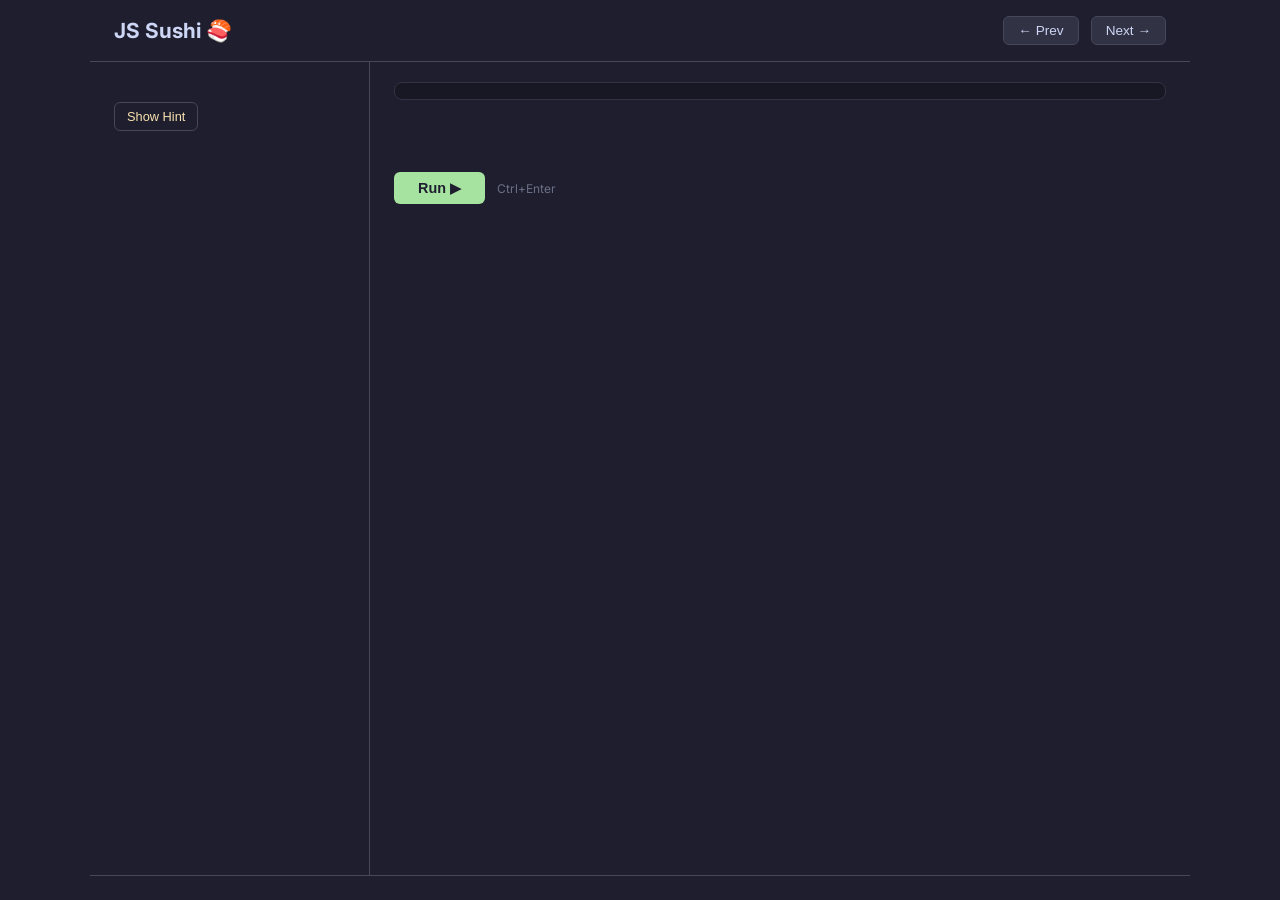
==== index.html @ 99f9e8d6 "fix: review chapters" ====
<!DOCTYPE html>
<html lang="en">
<head>
  <meta charset="UTF-8">
  <meta name="viewport" content="width=device-width, initial-scale=1.0">
  <title>JS Sushi — Learn JavaScript Through Arrays</title>
  <link rel="stylesheet" href="css/style.css">
  <link rel="stylesheet" href="css/belt.css">
  <link rel="stylesheet" href="css/editor.css">
  <script type="importmap">
    {
      "imports": {
        "@codemirror/state": "https://esm.sh/@codemirror/state@6.5.2",
        "@codemirror/view": "https://esm.sh/@codemirror/view@6.36.5?external=@codemirror/state",
        "@codemirror/basic-setup": "https://esm.sh/@codemirror/basic-setup@0.20.0?external=@codemirror/state,@codemirror/view",
        "@codemirror/lang-javascript": "https://esm.sh/@codemirror/lang-javascript@6.2.3?external=@codemirror/state,@codemirror/view",
        "@codemirror/language": "https://esm.sh/@codemirror/language@6.10.8?external=@codemirror/state,@codemirror/view",
        "@codemirror/autocomplete": "https://esm.sh/@codemirror/autocomplete@6.18.6?external=@codemirror/state,@codemirror/view,@codemirror/language",
        "@codemirror/commands": "https://esm.sh/@codemirror/commands@6.8.1?external=@codemirror/state,@codemirror/view",
        "@codemirror/search": "https://esm.sh/@codemirror/search@6.5.10?external=@codemirror/state,@codemirror/view",
        "@codemirror/lint": "https://esm.sh/@codemirror/lint@6.8.5?external=@codemirror/state,@codemirror/view",
        "@lezer/common": "https://esm.sh/@lezer/common@1.2.3",
        "@lezer/highlight": "https://esm.sh/@lezer/highlight@1.2.1?external=@lezer/common",
        "@lezer/lr": "https://esm.sh/@lezer/lr@1.4.2?external=@lezer/common,@lezer/highlight",
        "@lezer/javascript": "https://esm.sh/@lezer/javascript@1.4.21?external=@lezer/common,@lezer/highlight,@lezer/lr"
      }
    }
  </script>
</head>
<body>
  <header class="header">
    <h1>JS Sushi 🍣</h1>
    <div class="header-nav">
      <span id="chapter-label"></span>
      <span id="level-indicator"></span>
      <button class="nav-btn" id="prev-btn">&larr; Prev</button>
      <button class="nav-btn" id="next-btn">Next &rarr;</button>
    </div>
  </header>

  <main class="main">
    <aside class="info-panel">
      <h2 id="level-title"></h2>
      <div class="description" id="level-description"></div>
      <button id="hint-btn">Show Hint</button>
      <div id="level-hint" class="hidden"></div>
    </aside>

    <section class="game-panel">
      <div class="belt-section">
        <div class="belt-container" id="belt-display"></div>
        <div class="belt-container second-belt hidden" id="belt-display-2"></div>
        <div class="plate-container hidden" id="plate-display"></div>
      </div>

      <div class="editor-section">
        <pre class="pre-code" id="pre-code"></pre>
        <div id="editor-container"></div>
        <pre class="post-code" id="post-code"></pre>
        <div class="editor-controls">
          <button id="run-btn">Run ▶</button>
          <span class="run-hint">Ctrl+Enter</span>
        </div>
      </div>

      <div class="feedback hidden" id="feedback"></div>
    </section>
  </main>

  <nav class="level-selector-bar" id="level-selector"></nav>

  <script type="module" src="js/main.js"></script>
</body>
</html>
---- css/style.css ----
@import url('https://fonts.googleapis.com/css2?family=Inter:wght@400;500;600;700&family=JetBrains+Mono:wght@400;500&display=swap');

* {
  margin: 0;
  padding: 0;
  box-sizing: border-box;
}

:root {
  --bg: #1e1e2e;
  --surface: #181825;
  --surface2: #313244;
  --overlay: #45475a;
  --text: #cdd6f4;
  --subtext: #a6adc8;
  --muted: #6c7086;
  --accent: #f38ba8;
  --green: #a6e3a1;
  --yellow: #f9e2af;
  --peach: #fab387;
  --blue: #89b4fa;
  --red: #f38ba8;
}

body {
  font-family: 'Inter', sans-serif;
  background: var(--bg);
  color: var(--text);
  min-height: 100vh;
  display: flex;
  flex-direction: column;
  align-items: center;
}

/* Header */
.header {
  width: 100%;
  max-width: 1100px;
  display: flex;
  align-items: center;
  justify-content: space-between;
  padding: 16px 24px;
  border-bottom: 1px solid var(--overlay);
}

.header h1 {
  font-size: 1.3rem;
  font-weight: 700;
  display: flex;
  align-items: center;
  gap: 8px;
}

.header-nav {
  display: flex;
  align-items: center;
  gap: 12px;
}

#level-indicator {
  color: var(--subtext);
  font-size: 0.9rem;
}

#chapter-label {
  color: var(--muted);
  font-size: 0.8rem;
}

.nav-btn {
  background: var(--surface2);
  border: 1px solid var(--overlay);
  color: var(--text);
  padding: 6px 14px;
  border-radius: 6px;
  cursor: pointer;
  font-size: 0.85rem;
  transition: background 0.15s;
}

.nav-btn:hover:not(:disabled) {
  background: var(--overlay);
}

.nav-btn:disabled {
  opacity: 0.4;
  cursor: not-allowed;
}

.nav-btn.pulse {
  animation: pulse 0.6s ease infinite alternate;
}

/* Main Layout */
.main {
  width: 100%;
  max-width: 1100px;
  display: grid;
  grid-template-columns: 280px 1fr;
  gap: 0;
  flex: 1;
}

/* Left Panel */
.info-panel {
  padding: 24px;
  border-right: 1px solid var(--overlay);
  overflow-y: auto;
}

.info-panel h2 {
  font-size: 1.1rem;
  margin-bottom: 12px;
  color: var(--peach);
}

.info-panel .description {
  font-size: 0.9rem;
  line-height: 1.6;
  color: var(--subtext);
  margin-bottom: 16px;
}

.info-panel .description code {
  background: var(--surface2);
  padding: 2px 6px;
  border-radius: 4px;
  font-family: 'JetBrains Mono', monospace;
  font-size: 0.85em;
  color: var(--green);
}

#hint-btn {
  background: none;
  border: 1px solid var(--overlay);
  color: var(--yellow);
  padding: 6px 12px;
  border-radius: 6px;
  cursor: pointer;
  font-size: 0.8rem;
  transition: background 0.15s;
}

#hint-btn:hover {
  background: var(--surface2);
}

#level-hint {
  margin-top: 10px;
  font-size: 0.85rem;
  color: var(--yellow);
  background: rgba(249, 226, 175, 0.08);
  padding: 10px 12px;
  border-radius: 6px;
  font-family: 'JetBrains Mono', monospace;
  line-height: 1.5;
}

.hidden {
  display: none !important;
}

/* Right Panel */
.game-panel {
  display: flex;
  flex-direction: column;
  padding: 20px 24px;
  gap: 16px;
  overflow-y: auto;
}

/* Belt Area */
.belt-section {
  display: flex;
  flex-direction: column;
  gap: 8px;
}


.belt-container {
  background: var(--surface);
  border-radius: 8px;
  padding: 8px;
  overflow-x: auto;
  border: 1px solid var(--surface2);
  transition: border-color 0.3s;
}

.belt-container.belt-success {
  border-color: var(--green);
}

.belt-svg {
  width: 100%;
  height: auto;
  display: block;
}

/* Editor Area */
.editor-section {
  display: flex;
  flex-direction: column;
  gap: 8px;
}

.pre-code, .post-code {
  font-family: 'JetBrains Mono', monospace;
  font-size: 0.85rem;
  color: var(--muted);
  padding: 8px 14px;
  background: rgba(30, 30, 46, 0.5);
  border-radius: 6px;
  white-space: pre-wrap;
  line-height: 1.5;
}

#editor-container {
  border-radius: 8px;
  overflow: hidden;
}

.cm-tooltip-autocomplete {
  display: none !important;
}

.editor-controls {
  display: flex;
  align-items: center;
  gap: 12px;
}

#run-btn {
  background: var(--green);
  color: var(--bg);
  border: none;
  padding: 8px 24px;
  border-radius: 6px;
  font-weight: 600;
  font-size: 0.9rem;
  cursor: pointer;
  transition: opacity 0.15s;
}

#run-btn:hover {
  opacity: 0.85;
}

.run-hint {
  color: var(--muted);
  font-size: 0.75rem;
}

/* Feedback */
.feedback {
  padding: 10px 14px;
  border-radius: 6px;
  font-size: 0.9rem;
  font-weight: 500;
  transition: all 0.2s;
}

.feedback.success {
  background: rgba(166, 227, 161, 0.12);
  color: var(--green);
  border: 1px solid rgba(166, 227, 161, 0.3);
}

.feedback.error {
  background: rgba(243, 139, 168, 0.12);
  color: var(--red);
  border: 1px solid rgba(243, 139, 168, 0.3);
}

.feedback.shake {
  animation: shake 0.4s ease;
}

/* Level Selector */
.level-selector-bar {
  width: 100%;
  max-width: 1100px;
  padding: 12px 24px;
  border-top: 1px solid var(--overlay);
  display: flex;
  flex-wrap: wrap;
  gap: 4px;
  justify-content: center;
}

.level-dot {
  width: 28px;
  height: 28px;
  border-radius: 6px;
  border: 1px solid var(--overlay);
  background: var(--surface);
  color: var(--muted);
  font-size: 0.7rem;
  cursor: pointer;
  display: flex;
  align-items: center;
  justify-content: center;
  transition: all 0.15s;
  font-family: 'JetBrains Mono', monospace;
}

.level-dot:hover {
  background: var(--surface2);
  color: var(--text);
}

.level-dot.completed {
  background: rgba(166, 227, 161, 0.15);
  color: var(--green);
  border-color: rgba(166, 227, 161, 0.3);
}

.level-dot.active {
  border-color: var(--peach);
  color: var(--peach);
  background: rgba(250, 179, 135, 0.12);
}

/* Animations */
@keyframes shake {
  0%, 100% { transform: translateX(0) }
  25% { transform: translateX(-6px) }
  50% { transform: translateX(6px) }
  75% { transform: translateX(-4px) }
}

@keyframes pulse {
  from { box-shadow: 0 0 0 0 rgba(166, 227, 161, 0.4) }
  to { box-shadow: 0 0 0 8px rgba(166, 227, 161, 0) }
}

@keyframes popIn {
  from { transform: scale(0.5); opacity: 0 }
  to { transform: scale(1); opacity: 1 }
}

/* Responsive */
@media (max-width: 768px) {
  .main {
    grid-template-columns: 1fr;
  }

  .info-panel {
    border-right: none;
    border-bottom: 1px solid var(--overlay);
    padding: 16px;
  }

  .header {
    flex-wrap: wrap;
    gap: 8px;
  }
}
---- css/belt.css ----
.belt-line {
  animation: beltScroll 2s linear infinite;
}

@keyframes beltScroll {
  from { stroke-dashoffset: 0 }
  to { stroke-dashoffset: -28 }
}

.sushi-item {
  animation: slideIn 0.4s ease calc(var(--delay)) both;
}

@keyframes slideIn {
  from {
    transform: translateY(-20px);
    opacity: 0;
  }
  to {
    transform: translateY(0);
    opacity: 1;
  }
}

.sushi-piece {
  filter: drop-shadow(0 2px 3px rgba(0, 0, 0, 0.3));
}

/* Highlighted sushi item (extraction indicator) */
.sushi-item.highlighted .sushi-piece {
  filter: drop-shadow(0 0 8px #a6e3a1) drop-shadow(0 0 16px rgba(166, 227, 161, 0.4));
  animation: glowPulse 1.5s ease-in-out infinite;
}

@keyframes glowPulse {
  0%, 100% { filter: drop-shadow(0 0 6px #a6e3a1) drop-shadow(0 0 12px rgba(166, 227, 161, 0.3)); }
  50% { filter: drop-shadow(0 0 12px #a6e3a1) drop-shadow(0 0 24px rgba(166, 227, 161, 0.5)); }
}

/* Second belt (lower tier) */
.second-belt {
  opacity: 0.85;
  transform: scale(0.92);
  transform-origin: center top;
  border-color: var(--overlay) !important;
}

.second-belt.belt-success {
  border-color: var(--green) !important;
  animation: secondBeltReveal 0.4s ease both;
}

@keyframes secondBeltReveal {
  from {
    opacity: 0;
    transform: scale(0.92) translateY(-8px);
  }
  to {
    opacity: 0.85;
    transform: scale(0.92) translateY(0);
  }
}

/* Plate container */
.plate-container {
  display: flex;
  justify-content: center;
  align-items: center;
  gap: 16px;
}

.plate-item {
  animation: plateSlideUp 0.4s ease calc(var(--plate-delay, 0s)) both;
}

.plate-container.hidden {
  display: none;
}

.plate-svg {
  width: 180px;
  height: auto;
}

@keyframes plateSlideUp {
  from {
    transform: translateY(20px);
    opacity: 0;
  }
  to {
    transform: translateY(0);
    opacity: 1;
  }
}

/* Plate sushi entrance */
.plate-sushi {
  animation: popIn 0.4s ease 0.2s both;
}

/* Value badge entrance */
.value-badge {
  animation: badgePop 0.4s ease 0.2s both;
}

@keyframes badgePop {
  0% {
    transform: scale(0.3);
    opacity: 0;
  }
  60% {
    transform: scale(1.1);
    opacity: 1;
  }
  100% {
    transform: scale(1);
    opacity: 1;
  }
}
---- css/editor.css ----
.cm-editor .cm-line {
  padding-left: 8px;
}

.cm-editor .cm-placeholder {
  color: #6c7086;
  font-style: italic;
}
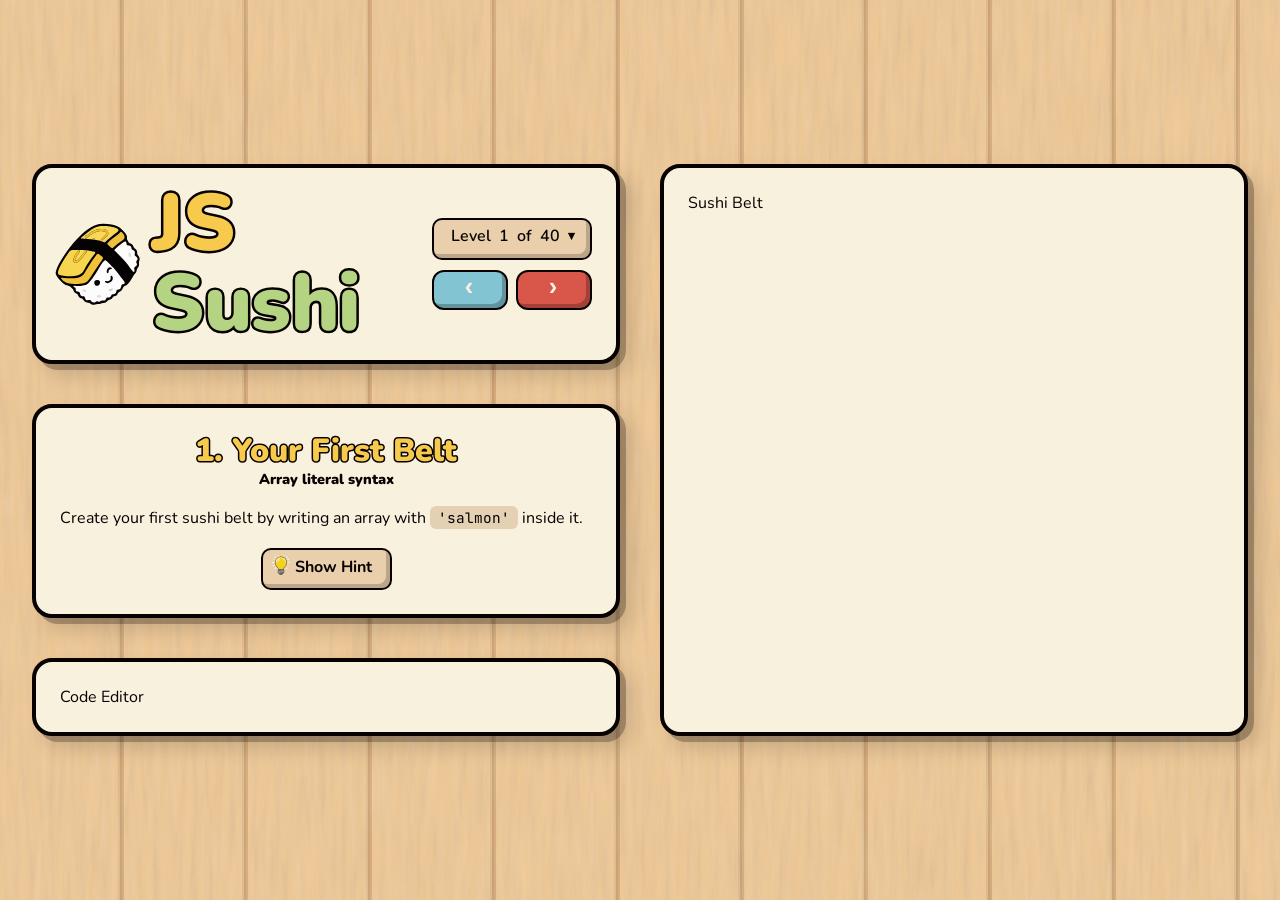
==== commit bfc1eed8: "add: styles for the instructins area" ====
--- a/index.html
+++ b/index.html
@@ -4,9 +4,14 @@
   <meta charset="UTF-8">
   <meta name="viewport" content="width=device-width, initial-scale=1.0">
   <title>JS Sushi — Learn JavaScript Through Arrays</title>
+  <link rel="stylesheet" href="css/variables.css">
   <link rel="stylesheet" href="css/style.css">
   <link rel="stylesheet" href="css/belt.css">
   <link rel="stylesheet" href="css/editor.css">
+  <link rel="stylesheet" href="css/wood-grain.css">
+  <link rel="stylesheet" href="css/bento.css">
+  <link rel="stylesheet" href="css/title.css">
+  <link rel="stylesheet" href="css/instructions.css">
   <script type="importmap">
     {
       "imports": {
@@ -28,46 +33,65 @@
   </script>
 </head>
 <body>
-  <header class="header">
-    <h1>JS Sushi 🍣</h1>
-    <div class="header-nav">
-      <span id="chapter-label"></span>
-      <span id="level-indicator"></span>
-      <button class="nav-btn" id="prev-btn">&larr; Prev</button>
-      <button class="nav-btn" id="next-btn">Next &rarr;</button>
-    </div>
-  </header>
 
-  <main class="main">
-    <aside class="info-panel">
-      <h2 id="level-title"></h2>
-      <div class="description" id="level-description"></div>
-      <button id="hint-btn">Show Hint</button>
-      <div id="level-hint" class="hidden"></div>
-    </aside>
+  <!-- SVG filter for wood grain texture — remove with css/wood-grain.css -->
+  <svg width="0" height="0" style="position:absolute">
+    <filter id="wood-grain">
+      <feTurbulence
+        type="fractalNoise"
+        baseFrequency="0.02 0.2"
+        numOctaves="4"
+        seed="3"
+        stitchTiles="stitch"
+      />
+      <feColorMatrix type="saturate" values="0" />
+    </filter>
+  </svg>
 
-    <section class="game-panel">
-      <div class="belt-section">
-        <div class="belt-container" id="belt-display"></div>
-        <div class="belt-container second-belt hidden" id="belt-display-2"></div>
-        <div class="plate-container hidden" id="plate-display"></div>
+  <main class="bento">
+    <div class="bento-card title-area">
+      <div class="title-left">
+        <img class="mascot" src="svg/mascot.svg" alt="Sushi mascot">
+        <h1 class="game-title"><span class="title-js">JS</span> <span class="title-sushi">Sushi</span></h1>
       </div>
-
-      <div class="editor-section">
-        <pre class="pre-code" id="pre-code"></pre>
-        <div id="editor-container"></div>
-        <pre class="post-code" id="post-code"></pre>
-        <div class="editor-controls">
-          <button id="run-btn">Run ▶</button>
-          <span class="run-hint">Ctrl+Enter</span>
+      <div class="title-right">
+        <button class="level-dropdown" id="level-dropdown">
+          Level <span id="current-level">1</span> of <span id="total-levels">40</span>
+          <span class="dropdown-arrow">&#9662;</span>
+        </button>
+        <div class="level-modal hidden" id="level-modal">
+          <div class="level-grid" id="level-grid"></div>
+        </div>
+        <div class="nav-arrows">
+          <button class="arrow-btn arrow-left" id="prev-btn">
+            <span class="arrow-icon">&lsaquo;</span>
+          </button>
+          <button class="arrow-btn arrow-right" id="next-btn">
+            <span class="arrow-icon">&rsaquo;</span>
+          </button>
         </div>
       </div>
-
-      <div class="feedback hidden" id="feedback"></div>
-    </section>
+    </div>
+    <div class="bento-card instructions-area">
+      <div class="instructions-header">
+        <h2 class="instructions-title" id="level-title">1. Your First Belt</h2>
+        <p class="instructions-subtitle" id="level-subtitle">Array literal syntax</p>
+      </div>
+      <div class="instructions-body" id="level-description">
+        <p>Create your first sushi belt by writing an array with <code>'salmon'</code> inside it.</p>
+      </div>
+      <button class="hint-btn" id="hint-btn">
+        <img class="hint-icon" src="svg/light.svg" alt="">
+        <span>Show Hint</span>
+      </button>
+    </div>
+    <div class="bento-card editor-area">
+      Code Editor
+    </div>
+    <div class="bento-card sushi-area">
+      Sushi Belt
+    </div>
   </main>
-
-  <nav class="level-selector-bar" id="level-selector"></nav>
 
   <script type="module" src="js/main.js"></script>
 </body>
--- a/css/variables.css
+++ b/css/variables.css
@@ -0,0 +1,18 @@
+:root {
+  /* Wood */
+  --wood-base: #F0C894;
+  --wood-grain: #DAAC78;
+
+  /* Palette */
+  --red: #D9564A;
+  --blue: #83C4D3;
+  --yellow: #F7C94C;
+  --orange: #F18331;
+  --white: #FAF0E4;
+  --green: #B5D483;
+
+  /* Content */
+  --content-bg: #F8F1DE;
+  --content-highlight: #E4D1B4;
+  --content-text: #070200;
+}
--- a/css/style.css
+++ b/css/style.css
@@ -1,4 +1,4 @@
-@import url('https://fonts.googleapis.com/css2?family=Inter:wght@400;500;600;700&family=JetBrains+Mono:wght@400;500&display=swap');
+@import url('https://fonts.googleapis.com/css2?family=Nunito:wght@400;600;700;800;900&family=JetBrains+Mono:wght@400;500&display=swap');
 
 * {
   margin: 0;
@@ -6,318 +6,37 @@
   box-sizing: border-box;
 }
 
-:root {
-  --bg: #1e1e2e;
-  --surface: #181825;
-  --surface2: #313244;
-  --overlay: #45475a;
-  --text: #cdd6f4;
-  --subtext: #a6adc8;
-  --muted: #6c7086;
-  --accent: #f38ba8;
-  --green: #a6e3a1;
-  --yellow: #f9e2af;
-  --peach: #fab387;
-  --blue: #89b4fa;
-  --red: #f38ba8;
-}
-
 body {
-  font-family: 'Inter', sans-serif;
-  background: var(--bg);
-  color: var(--text);
+  font-family: 'Nunito', sans-serif;
+  background:
+    /* Soft shadow on grain lines for depth */
+    repeating-linear-gradient(
+      to right,
+      transparent 0px,
+      transparent 118px,
+      rgba(0, 0, 0, 0.06) 118px,
+      rgba(0, 0, 0, 0.06) 122px,
+      transparent 122px,
+      transparent 124px
+    ),
+    /* Thin grain separator lines */
+    repeating-linear-gradient(
+      to right,
+      var(--wood-base) 0px,
+      var(--wood-base) 120px,
+      var(--wood-grain) 120px,
+      var(--wood-grain) 124px
+    );
+  background-color: var(--wood-base);
+  color: var(--content-text);
   min-height: 100vh;
   display: flex;
   flex-direction: column;
   align-items: center;
 }
 
-/* Header */
-.header {
-  width: 100%;
-  max-width: 1100px;
-  display: flex;
-  align-items: center;
-  justify-content: space-between;
-  padding: 16px 24px;
-  border-bottom: 1px solid var(--overlay);
-}
-
-.header h1 {
-  font-size: 1.3rem;
-  font-weight: 700;
-  display: flex;
-  align-items: center;
-  gap: 8px;
-}
-
-.header-nav {
-  display: flex;
-  align-items: center;
-  gap: 12px;
-}
-
-#level-indicator {
-  color: var(--subtext);
-  font-size: 0.9rem;
-}
-
-#chapter-label {
-  color: var(--muted);
-  font-size: 0.8rem;
-}
-
-.nav-btn {
-  background: var(--surface2);
-  border: 1px solid var(--overlay);
-  color: var(--text);
-  padding: 6px 14px;
-  border-radius: 6px;
-  cursor: pointer;
-  font-size: 0.85rem;
-  transition: background 0.15s;
-}
-
-.nav-btn:hover:not(:disabled) {
-  background: var(--overlay);
-}
-
-.nav-btn:disabled {
-  opacity: 0.4;
-  cursor: not-allowed;
-}
-
-.nav-btn.pulse {
-  animation: pulse 0.6s ease infinite alternate;
-}
-
-/* Main Layout */
-.main {
-  width: 100%;
-  max-width: 1100px;
-  display: grid;
-  grid-template-columns: 280px 1fr;
-  gap: 0;
-  flex: 1;
-}
-
-/* Left Panel */
-.info-panel {
-  padding: 24px;
-  border-right: 1px solid var(--overlay);
-  overflow-y: auto;
-}
-
-.info-panel h2 {
-  font-size: 1.1rem;
-  margin-bottom: 12px;
-  color: var(--peach);
-}
-
-.info-panel .description {
-  font-size: 0.9rem;
-  line-height: 1.6;
-  color: var(--subtext);
-  margin-bottom: 16px;
-}
-
-.info-panel .description code {
-  background: var(--surface2);
-  padding: 2px 6px;
-  border-radius: 4px;
-  font-family: 'JetBrains Mono', monospace;
-  font-size: 0.85em;
-  color: var(--green);
-}
-
-#hint-btn {
-  background: none;
-  border: 1px solid var(--overlay);
-  color: var(--yellow);
-  padding: 6px 12px;
-  border-radius: 6px;
-  cursor: pointer;
-  font-size: 0.8rem;
-  transition: background 0.15s;
-}
-
-#hint-btn:hover {
-  background: var(--surface2);
-}
-
-#level-hint {
-  margin-top: 10px;
-  font-size: 0.85rem;
-  color: var(--yellow);
-  background: rgba(249, 226, 175, 0.08);
-  padding: 10px 12px;
-  border-radius: 6px;
-  font-family: 'JetBrains Mono', monospace;
-  line-height: 1.5;
-}
-
 .hidden {
   display: none !important;
-}
-
-/* Right Panel */
-.game-panel {
-  display: flex;
-  flex-direction: column;
-  padding: 20px 24px;
-  gap: 16px;
-  overflow-y: auto;
-}
-
-/* Belt Area */
-.belt-section {
-  display: flex;
-  flex-direction: column;
-  gap: 8px;
-}
-
-
-.belt-container {
-  background: var(--surface);
-  border-radius: 8px;
-  padding: 8px;
-  overflow-x: auto;
-  border: 1px solid var(--surface2);
-  transition: border-color 0.3s;
-}
-
-.belt-container.belt-success {
-  border-color: var(--green);
-}
-
-.belt-svg {
-  width: 100%;
-  height: auto;
-  display: block;
-}
-
-/* Editor Area */
-.editor-section {
-  display: flex;
-  flex-direction: column;
-  gap: 8px;
-}
-
-.pre-code, .post-code {
-  font-family: 'JetBrains Mono', monospace;
-  font-size: 0.85rem;
-  color: var(--muted);
-  padding: 8px 14px;
-  background: rgba(30, 30, 46, 0.5);
-  border-radius: 6px;
-  white-space: pre-wrap;
-  line-height: 1.5;
-}
-
-#editor-container {
-  border-radius: 8px;
-  overflow: hidden;
-}
-
-.cm-tooltip-autocomplete {
-  display: none !important;
-}
-
-.editor-controls {
-  display: flex;
-  align-items: center;
-  gap: 12px;
-}
-
-#run-btn {
-  background: var(--green);
-  color: var(--bg);
-  border: none;
-  padding: 8px 24px;
-  border-radius: 6px;
-  font-weight: 600;
-  font-size: 0.9rem;
-  cursor: pointer;
-  transition: opacity 0.15s;
-}
-
-#run-btn:hover {
-  opacity: 0.85;
-}
-
-.run-hint {
-  color: var(--muted);
-  font-size: 0.75rem;
-}
-
-/* Feedback */
-.feedback {
-  padding: 10px 14px;
-  border-radius: 6px;
-  font-size: 0.9rem;
-  font-weight: 500;
-  transition: all 0.2s;
-}
-
-.feedback.success {
-  background: rgba(166, 227, 161, 0.12);
-  color: var(--green);
-  border: 1px solid rgba(166, 227, 161, 0.3);
-}
-
-.feedback.error {
-  background: rgba(243, 139, 168, 0.12);
-  color: var(--red);
-  border: 1px solid rgba(243, 139, 168, 0.3);
-}
-
-.feedback.shake {
-  animation: shake 0.4s ease;
-}
-
-/* Level Selector */
-.level-selector-bar {
-  width: 100%;
-  max-width: 1100px;
-  padding: 12px 24px;
-  border-top: 1px solid var(--overlay);
-  display: flex;
-  flex-wrap: wrap;
-  gap: 4px;
-  justify-content: center;
-}
-
-.level-dot {
-  width: 28px;
-  height: 28px;
-  border-radius: 6px;
-  border: 1px solid var(--overlay);
-  background: var(--surface);
-  color: var(--muted);
-  font-size: 0.7rem;
-  cursor: pointer;
-  display: flex;
-  align-items: center;
-  justify-content: center;
-  transition: all 0.15s;
-  font-family: 'JetBrains Mono', monospace;
-}
-
-.level-dot:hover {
-  background: var(--surface2);
-  color: var(--text);
-}
-
-.level-dot.completed {
-  background: rgba(166, 227, 161, 0.15);
-  color: var(--green);
-  border-color: rgba(166, 227, 161, 0.3);
-}
-
-.level-dot.active {
-  border-color: var(--peach);
-  color: var(--peach);
-  background: rgba(250, 179, 135, 0.12);
 }
 
 /* Animations */
@@ -328,30 +47,7 @@
   75% { transform: translateX(-4px) }
 }
 
-@keyframes pulse {
-  from { box-shadow: 0 0 0 0 rgba(166, 227, 161, 0.4) }
-  to { box-shadow: 0 0 0 8px rgba(166, 227, 161, 0) }
-}
-
 @keyframes popIn {
   from { transform: scale(0.5); opacity: 0 }
   to { transform: scale(1); opacity: 1 }
 }
-
-/* Responsive */
-@media (max-width: 768px) {
-  .main {
-    grid-template-columns: 1fr;
-  }
-
-  .info-panel {
-    border-right: none;
-    border-bottom: 1px solid var(--overlay);
-    padding: 16px;
-  }
-
-  .header {
-    flex-wrap: wrap;
-    gap: 8px;
-  }
-}
--- a/css/wood-grain.css
+++ b/css/wood-grain.css
@@ -0,0 +1,20 @@
+/* Wood grain overlay using SVG feTurbulence
+   To remove: delete the <link> to this file in index.html
+   and the <svg> filter block in the <body> */
+
+body::before {
+  content: '';
+  position: fixed;
+  inset: 0;
+  z-index: 0;
+  pointer-events: none;
+  filter: url(#wood-grain);
+  transform: rotate(90deg) scale(1.5);
+  background: var(--wood-grain);
+  opacity: 0.20;
+}
+
+body > * {
+  position: relative;
+  z-index: 1;
+}
--- a/css/bento.css
+++ b/css/bento.css
@@ -0,0 +1,55 @@
+.bento {
+  display: grid;
+  grid-template-columns: 1fr 1fr;
+  grid-template-rows: auto 1fr auto;
+  grid-template-areas:
+    "title  sushi"
+    "info   sushi"
+    "editor sushi";
+  gap: 40px;
+  padding: 32px;
+  width: 100%;
+  max-width: 1400px;
+  max-height: calc(100vw * 3 / 4);
+  margin: auto;
+  box-sizing: border-box;
+}
+
+.bento-card {
+  background: var(--content-bg);
+  border: 4px solid var(--content-text);
+  border-radius: 20px;
+  padding: 24px;
+  color: var(--content-text);
+  box-shadow:
+    6px 6px 0 rgba(7, 2, 0, 0.25),
+    12px 12px 20px rgba(7, 2, 0, 0.15);
+}
+
+.title-area {
+  grid-area: title;
+}
+
+.instructions-area {
+  grid-area: info;
+}
+
+.editor-area {
+  grid-area: editor;
+}
+
+.sushi-area {
+  grid-area: sushi;
+}
+
+@media (max-width: 768px) {
+  .bento {
+    grid-template-columns: 1fr;
+    grid-template-rows: auto;
+    grid-template-areas:
+      "title"
+      "sushi"
+      "info"
+      "editor";
+  }
+}
--- a/css/title.css
+++ b/css/title.css
@@ -0,0 +1,178 @@
+.title-area {
+  display: grid;
+  grid-template-columns: 1fr auto;
+  align-items: center;
+  gap: 16px;
+  padding: 16px 24px;
+}
+
+/* Left: mascot + title */
+.title-left {
+  display: flex;
+  align-items: center;
+  gap: 12px;
+}
+
+.mascot {
+  width: 80px;
+  height: 80px;
+  flex-shrink: 0;
+  transform: rotate(-45deg);
+}
+
+.game-title {
+  font-size: 5rem;
+  font-weight: 900;
+  line-height: 1;
+  -webkit-text-stroke: 5px var(--content-text);
+  text-stroke: 5px var(--content-text);
+  paint-order: stroke fill;
+  letter-spacing: -0.5px;
+}
+
+.title-js {
+  color: var(--yellow);
+}
+
+.title-sushi {
+  color: var(--green);
+}
+
+/* Right: dropdown + arrows */
+.title-right {
+  display: flex;
+  flex-direction: column;
+  align-items: center;
+  gap: 10px;
+  position: relative;
+}
+
+/* Level dropdown */
+.level-dropdown {
+  background: #E9CFAC;
+  border: 2px solid var(--content-text);
+  border-radius: 10px;
+  padding: calc(8px - 3px) calc(16px - 1px) calc(8px + 3px) calc(16px + 1px);
+  font-size: 1rem;
+  font-weight: 600;
+  color: var(--content-text);
+  cursor: pointer;
+  font-family: inherit;
+  display: flex;
+  align-items: center;
+  justify-content: center;
+  gap: 8px;
+  width: 100%;
+  box-shadow: inset -4px -4px 0 rgba(0, 0, 0, 0.2);
+  transition: box-shadow 0.1s;
+}
+
+.level-dropdown:active {
+  box-shadow: inset -2px -2px 0 rgba(0, 0, 0, 0.12);
+  padding: 8px 16px;
+}
+
+.level-dropdown:hover {
+  background: var(--content-highlight);
+}
+
+.dropdown-arrow {
+  font-size: 0.8rem;
+}
+
+/* Level selector modal */
+.level-modal {
+  position: absolute;
+  top: 100%;
+  right: 0;
+  margin-top: 8px;
+  background: var(--content-bg);
+  border: 3px solid var(--content-text);
+  border-radius: 16px;
+  padding: 16px;
+  box-shadow: 6px 6px 0 rgba(7, 2, 0, 0.25);
+  z-index: 100;
+  width: 280px;
+}
+
+.level-grid {
+  display: grid;
+  grid-template-columns: repeat(8, 1fr);
+  gap: 6px;
+}
+
+.level-dot {
+  width: 28px;
+  height: 28px;
+  border-radius: 50%;
+  border: 2px solid var(--content-text);
+  background: var(--content-bg);
+  color: var(--content-text);
+  font-size: 0.7rem;
+  font-weight: 600;
+  cursor: pointer;
+  display: flex;
+  align-items: center;
+  justify-content: center;
+  font-family: inherit;
+  transition: background 0.15s;
+}
+
+.level-dot:hover {
+  background: var(--content-highlight);
+}
+
+.level-dot.active {
+  background: var(--orange);
+  color: var(--white);
+}
+
+.level-dot.completed {
+  background: var(--green);
+  color: var(--white);
+}
+
+/* Nav arrows */
+.nav-arrows {
+  display: flex;
+  gap: 8px;
+  width: 100%;
+}
+
+.arrow-btn {
+  flex: 1;
+  height: 40px;
+  border: 2px solid var(--content-text);
+  border-radius: 12px;
+  cursor: pointer;
+  display: flex;
+  align-items: center;
+  justify-content: center;
+  transition: box-shadow 0.1s;
+  box-shadow: inset -4px -4px 0 rgba(0, 0, 0, 0.25);
+}
+
+.arrow-btn:active {
+  box-shadow: inset -2px -2px 0 rgba(0, 0, 0, 0.15);
+}
+
+.arrow-btn:active .arrow-icon {
+  transform: none;
+}
+
+.arrow-left {
+  background: var(--blue);
+}
+
+.arrow-right {
+  background: var(--red);
+}
+
+.arrow-icon {
+  color: var(--white);
+  font-size: 1.6rem;
+  font-weight: 700;
+  line-height: 1;
+  paint-order: stroke fill;
+  transform: translate(-1px, -3px);
+}
--- a/css/instructions.css
+++ b/css/instructions.css
@@ -0,0 +1,71 @@
+.instructions-area {
+  display: flex;
+  flex-direction: column;
+  gap: 16px;
+}
+
+.instructions-header {
+  text-align: center;
+}
+
+.instructions-title {
+  font-size: 2rem;
+  font-weight: 900;
+  color: var(--yellow);
+  -webkit-text-stroke: 3px var(--content-text);
+  text-stroke: 3px var(--content-text);
+  paint-order: stroke fill;
+  line-height: 1.2;
+}
+
+.instructions-subtitle {
+  font-size: 0.9rem;
+  font-weight: 900;
+  color: var(--content-text);
+  margin-top: -2px;
+}
+
+.instructions-body {
+  font-size: 1rem;
+  line-height: 1.7;
+  color: var(--content-text);
+}
+
+.instructions-body code {
+  background: var(--content-highlight);
+  padding: 2px 8px;
+  border-radius: 6px;
+  font-family: 'JetBrains Mono', monospace;
+  font-size: 0.9em;
+}
+
+.hint-btn {
+  align-self: center;
+  background: #E9CFAC;
+  border: 2px solid var(--content-text);
+  border-radius: 10px;
+  padding: calc(8px - 2px) calc(16px + 2px) calc(8px + 2px) calc(10px - 2px);
+  font-size: 1rem;
+  font-weight: 700;
+  color: var(--content-text);
+  cursor: pointer;
+  font-family: inherit;
+  display: flex;
+  align-items: center;
+  gap: 4px;
+  box-shadow: inset -4px -4px 0 rgba(0, 0, 0, 0.2);
+  transition: box-shadow 0.1s;
+  z-index: 2;
+  white-space: nowrap;
+}
+
+.hint-btn:active {
+  box-shadow: inset -2px -2px 0 rgba(0, 0, 0, 0.12);
+  padding: 8px 13px 8px 13px;
+}
+
+.hint-icon {
+  width: 20px;
+  height: 20px;
+  margin-top: -4px;
+}
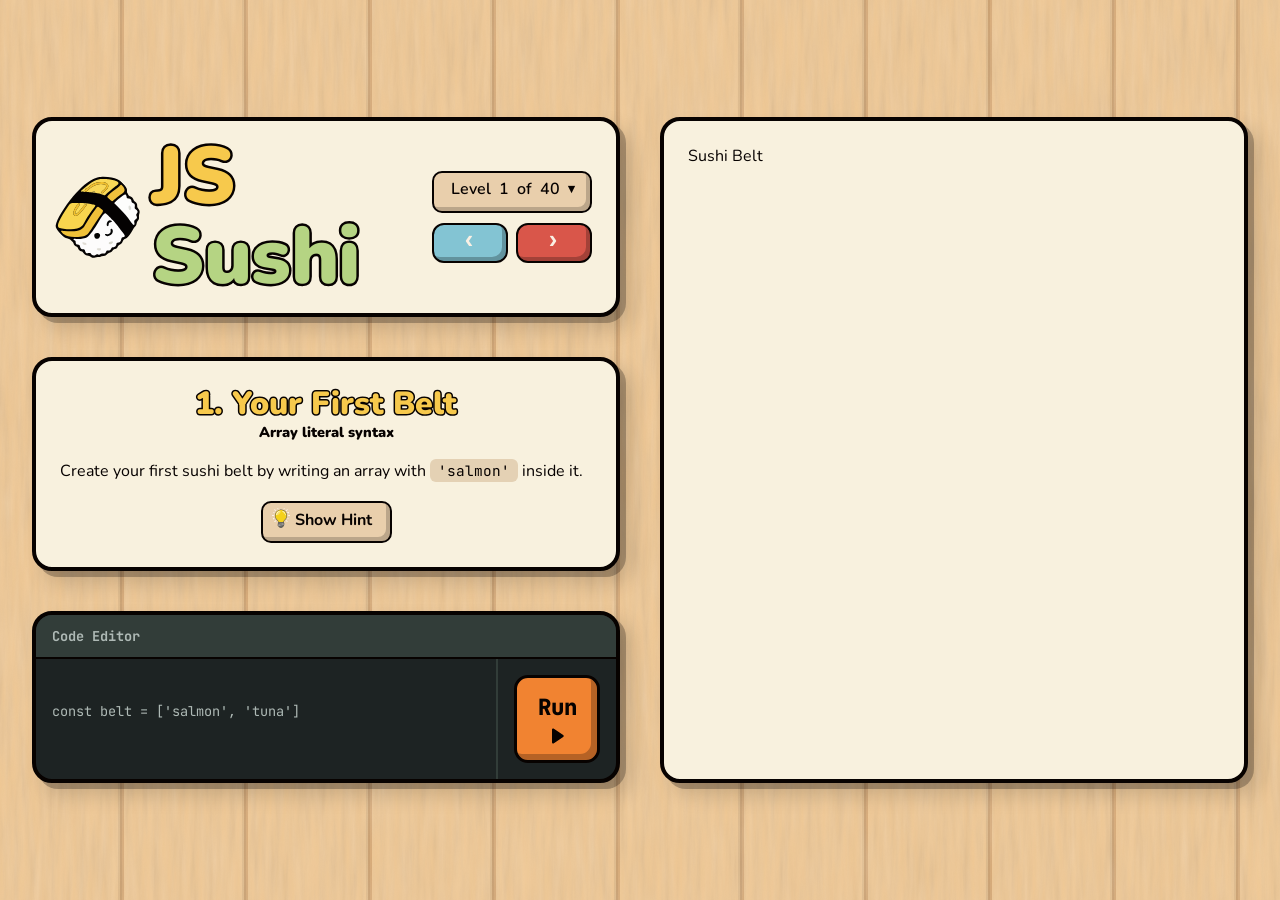
==== commit 1380f17d: "add: editor area styles" ====
--- a/index.html
+++ b/index.html
@@ -12,6 +12,7 @@
   <link rel="stylesheet" href="css/bento.css">
   <link rel="stylesheet" href="css/title.css">
   <link rel="stylesheet" href="css/instructions.css">
+  <link rel="stylesheet" href="css/editor-area.css">
   <script type="importmap">
     {
       "imports": {
@@ -86,7 +87,24 @@
       </button>
     </div>
     <div class="bento-card editor-area">
-      Code Editor
+      <div class="editor-topbar">
+        <span class="editor-topbar-title">Code Editor</span>
+      </div>
+      <div class="editor-content">
+        <div class="editor-body">
+          <pre class="pre-code" id="pre-code">const belt = ['salmon', 'tuna']</pre>
+          <div id="editor-container"></div>
+          <pre class="post-code" id="post-code"></pre>
+        </div>
+        <div class="editor-run">
+          <button class="run-btn" id="run-btn">
+          Run
+          <svg class="play-icon" viewBox="0 0 24 24" fill="var(--content-text)">
+            <path d="M6 4.5c0-1.2 1.3-1.9 2.3-1.2l11.1 7.5c.9.6.9 1.8 0 2.4L8.3 20.7C7.3 21.4 6 20.7 6 19.5z"/>
+          </svg>
+        </button>
+        </div>
+      </div>
     </div>
     <div class="bento-card sushi-area">
       Sushi Belt
--- a/css/editor-area.css
+++ b/css/editor-area.css
@@ -0,0 +1,88 @@
+.editor-area {
+  background: #1D2323;
+  padding: 0;
+  overflow: hidden;
+  display: flex;
+  flex-direction: column;
+}
+
+.editor-topbar {
+  background: #323D39;
+  padding: 10px 16px;
+  border-bottom: 2px solid var(--content-text);
+}
+
+.editor-topbar-title {
+  font-family: 'JetBrains Mono', monospace;
+  font-size: 0.85rem;
+  font-weight: 700;
+  color: #AEB9B5;
+}
+
+.editor-content {
+  display: grid;
+  grid-template-columns: 1fr 120px;
+  flex: 1;
+}
+
+.editor-body {
+  padding: 16px;
+  display: flex;
+  flex-direction: column;
+  gap: 8px;
+  justify-content: center;
+}
+
+.pre-code, .post-code {
+  font-family: 'JetBrains Mono', monospace;
+  font-size: 0.85rem;
+  color: #AEB9B5;
+  line-height: 1.5;
+  white-space: pre-wrap;
+  margin: 0;
+}
+
+#editor-container {
+  border-radius: 6px;
+  overflow: hidden;
+}
+
+.editor-run {
+  display: flex;
+  align-items: center;
+  justify-content: center;
+  padding: 16px;
+  border-left: 2px solid #323D39;
+}
+
+.run-btn {
+  background: var(--orange);
+  border: 3px solid var(--content-text);
+  border-radius: 14px;
+  width: 88px;
+  height: 88px;
+  padding: 0;
+  font-family: 'JetBrains Mono', monospace;
+  font-size: 1.4rem;
+  font-weight: 900;
+  color: var(--content-text);
+  cursor: pointer;
+  box-shadow: inset -6px -6px 0 rgba(0, 0, 0, 0.25);
+  transition: box-shadow 0.1s, padding 0.1s;
+  display: flex;
+  flex-direction: column;
+  align-items: center;
+  justify-content: center;
+  gap: 4px;
+  box-sizing: border-box;
+}
+
+.play-icon {
+  width: 20px;
+  height: 20px;
+}
+
+.run-btn:active {
+  box-shadow: inset -3px -3px 0 rgba(0, 0, 0, 0.15);
+  padding: 3px 0 0 3px;
+}
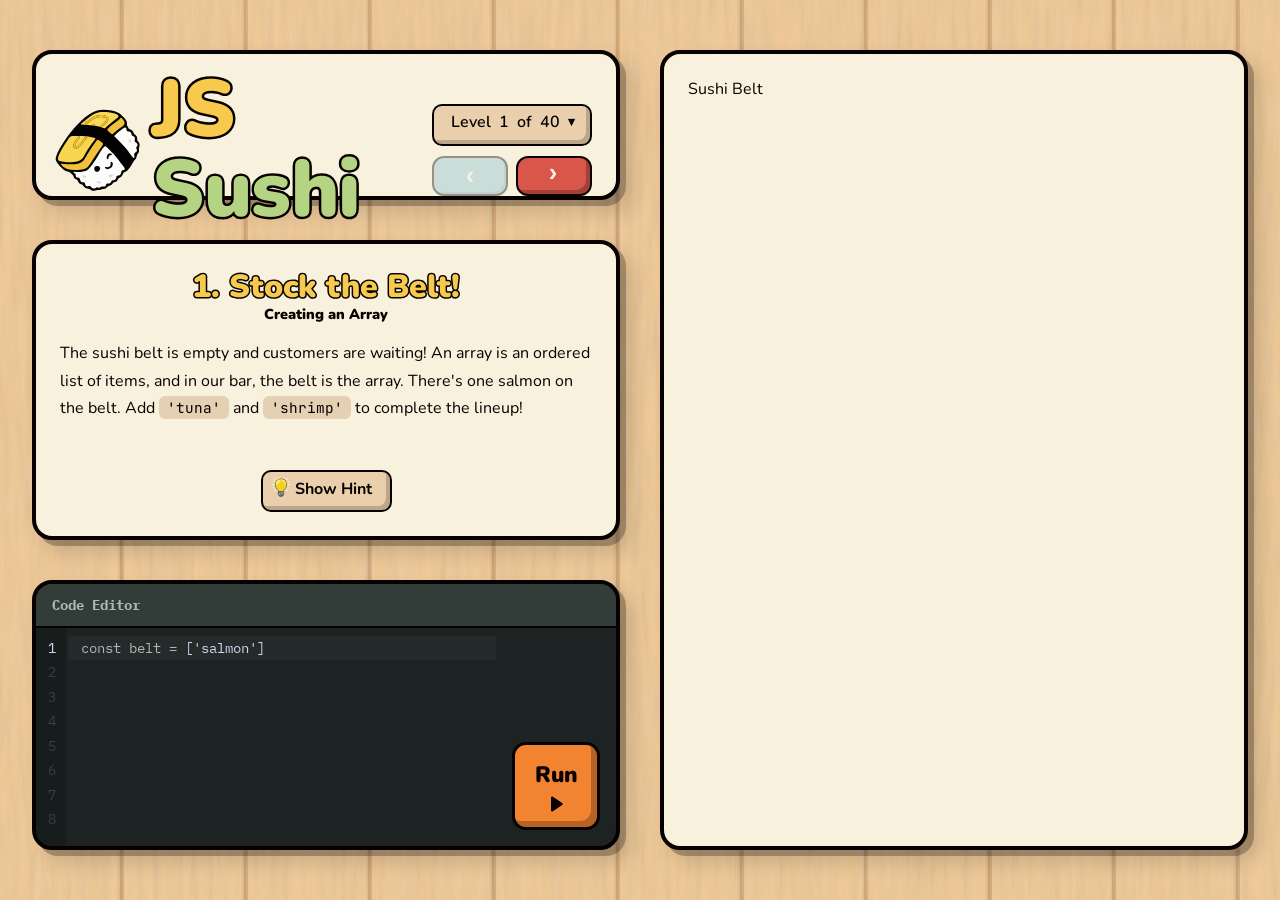
==== commit 5e7d71fe: "fix: improve editor" ====
--- a/index.html
+++ b/index.html
@@ -4,34 +4,17 @@
   <meta charset="UTF-8">
   <meta name="viewport" content="width=device-width, initial-scale=1.0">
   <title>JS Sushi — Learn JavaScript Through Arrays</title>
+  <link rel="preconnect" href="https://fonts.googleapis.com">
+  <link rel="preconnect" href="https://fonts.gstatic.com" crossorigin>
+  <link href="https://fonts.googleapis.com/css2?family=IBM+Plex+Mono:wght@400;500;700&display=swap" rel="stylesheet">
   <link rel="stylesheet" href="css/variables.css">
   <link rel="stylesheet" href="css/style.css">
   <link rel="stylesheet" href="css/belt.css">
-  <link rel="stylesheet" href="css/editor.css">
   <link rel="stylesheet" href="css/wood-grain.css">
   <link rel="stylesheet" href="css/bento.css">
   <link rel="stylesheet" href="css/title.css">
   <link rel="stylesheet" href="css/instructions.css">
   <link rel="stylesheet" href="css/editor-area.css">
-  <script type="importmap">
-    {
-      "imports": {
-        "@codemirror/state": "https://esm.sh/@codemirror/state@6.5.2",
-        "@codemirror/view": "https://esm.sh/@codemirror/view@6.36.5?external=@codemirror/state",
-        "@codemirror/basic-setup": "https://esm.sh/@codemirror/basic-setup@0.20.0?external=@codemirror/state,@codemirror/view",
-        "@codemirror/lang-javascript": "https://esm.sh/@codemirror/lang-javascript@6.2.3?external=@codemirror/state,@codemirror/view",
-        "@codemirror/language": "https://esm.sh/@codemirror/language@6.10.8?external=@codemirror/state,@codemirror/view",
-        "@codemirror/autocomplete": "https://esm.sh/@codemirror/autocomplete@6.18.6?external=@codemirror/state,@codemirror/view,@codemirror/language",
-        "@codemirror/commands": "https://esm.sh/@codemirror/commands@6.8.1?external=@codemirror/state,@codemirror/view",
-        "@codemirror/search": "https://esm.sh/@codemirror/search@6.5.10?external=@codemirror/state,@codemirror/view",
-        "@codemirror/lint": "https://esm.sh/@codemirror/lint@6.8.5?external=@codemirror/state,@codemirror/view",
-        "@lezer/common": "https://esm.sh/@lezer/common@1.2.3",
-        "@lezer/highlight": "https://esm.sh/@lezer/highlight@1.2.1?external=@lezer/common",
-        "@lezer/lr": "https://esm.sh/@lezer/lr@1.4.2?external=@lezer/common,@lezer/highlight",
-        "@lezer/javascript": "https://esm.sh/@lezer/javascript@1.4.21?external=@lezer/common,@lezer/highlight,@lezer/lr"
-      }
-    }
-  </script>
 </head>
 <body>
 
@@ -60,7 +43,9 @@
           Level <span id="current-level">1</span> of <span id="total-levels">40</span>
           <span class="dropdown-arrow">&#9662;</span>
         </button>
+        <div class="level-modal-overlay hidden" id="level-modal-overlay"></div>
         <div class="level-modal hidden" id="level-modal">
+          <div class="level-modal-title">Select Level</div>
           <div class="level-grid" id="level-grid"></div>
         </div>
         <div class="nav-arrows">
@@ -81,10 +66,16 @@
       <div class="instructions-body" id="level-description">
         <p>Create your first sushi belt by writing an array with <code>'salmon'</code> inside it.</p>
       </div>
-      <button class="hint-btn" id="hint-btn">
-        <img class="hint-icon" src="svg/light.svg" alt="">
-        <span>Show Hint</span>
-      </button>
+      <div class="hint-wrapper">
+        <button class="hint-btn" id="hint-btn">
+          <img class="hint-icon" src="svg/light.svg" alt="">
+          <span>Show Hint</span>
+        </button>
+        <div class="hint-modal-overlay hidden" id="hint-modal-overlay"></div>
+        <div class="hint-modal hidden" id="hint-modal">
+          <p id="level-hint">Use square brackets to create an array.</p>
+        </div>
+      </div>
     </div>
     <div class="bento-card editor-area">
       <div class="editor-topbar">
@@ -92,9 +83,7 @@
       </div>
       <div class="editor-content">
         <div class="editor-body">
-          <pre class="pre-code" id="pre-code">const belt = ['salmon', 'tuna']</pre>
           <div id="editor-container"></div>
-          <pre class="post-code" id="post-code"></pre>
         </div>
         <div class="editor-run">
           <button class="run-btn" id="run-btn">
--- a/css/bento.css
+++ b/css/bento.css
@@ -28,14 +28,17 @@
 
 .title-area {
   grid-area: title;
+  height: 150px;
 }
 
 .instructions-area {
   grid-area: info;
+  height: 300px;
 }
 
 .editor-area {
   grid-area: editor;
+  height: 270px;
 }
 
 .sushi-area {
--- a/css/title.css
+++ b/css/title.css
@@ -62,7 +62,9 @@
   align-items: center;
   justify-content: center;
   gap: 8px;
-  width: 100%;
+  width: 160px;
+  height: 42px;
+  box-sizing: border-box;
   box-shadow: inset -4px -4px 0 rgba(0, 0, 0, 0.2);
   transition: box-shadow 0.1s;
 }
@@ -81,55 +83,94 @@
 }
 
 /* Level selector modal */
+.level-modal-overlay {
+  position: fixed;
+  inset: 0;
+  z-index: 99;
+}
+
 .level-modal {
   position: absolute;
-  top: 100%;
-  right: 0;
-  margin-top: 8px;
-  background: var(--content-bg);
-  border: 3px solid var(--content-text);
-  border-radius: 16px;
-  padding: 16px;
-  box-shadow: 6px 6px 0 rgba(7, 2, 0, 0.25);
+  top: -2px;
+  right: -2px;
+  background: #E9CFAC;
+  overflow: hidden;
+  border: 4px solid var(--content-text);
+  border-radius: 20px;
+  padding: 20px;
+  box-shadow:
+    6px 6px 0 rgba(7, 2, 0, 0.3),
+    inset -4px -4px 0 rgba(0, 0, 0, 0.06);
   z-index: 100;
-  width: 280px;
+}
+
+.level-modal::before {
+  content: '';
+  position: absolute;
+  inset: 0;
+  filter: url(#wood-grain);
+  background: var(--wood-grain);
+  opacity: 0.2;
+  pointer-events: none;
+  transform: rotate(90deg) scale(1.5);
+}
+
+.level-modal > * {
+  position: relative;
+  z-index: 1;
+}
+
+.level-modal-title {
+  font-size: 1rem;
+  font-weight: 900;
+  color: var(--content-text);
+  text-align: center;
+  margin-bottom: 14px;
 }
 
 .level-grid {
   display: grid;
-  grid-template-columns: repeat(8, 1fr);
-  gap: 6px;
+  grid-template-columns: repeat(7, 1fr);
+  gap: 8px;
 }
 
 .level-dot {
-  width: 28px;
-  height: 28px;
-  border-radius: 50%;
+  width: 32px;
+  height: 32px;
+  border-radius: 8px;
   border: 2px solid var(--content-text);
-  background: var(--content-bg);
-  color: var(--content-text);
-  font-size: 0.7rem;
-  font-weight: 600;
+  background: #E9CFAC;
+  color: var(--content-text);
+  font-size: 0.75rem;
+  font-weight: 800;
   cursor: pointer;
   display: flex;
   align-items: center;
   justify-content: center;
   font-family: inherit;
-  transition: background 0.15s;
+  box-shadow: inset -3px -3px 0 rgba(0, 0, 0, 0.15);
+  transition: box-shadow 0.1s;
+  padding: 0;
 }
 
 .level-dot:hover {
   background: var(--content-highlight);
+}
+
+.level-dot:active {
+  box-shadow: inset -1px -1px 0 rgba(0, 0, 0, 0.1);
 }
 
 .level-dot.active {
   background: var(--orange);
   color: var(--white);
+  box-shadow: inset -3px -3px 0 rgba(0, 0, 0, 0.2);
 }
 
 .level-dot.completed {
   background: var(--green);
-  color: var(--white);
+  color: var(--content-text);
+  box-shadow: inset -3px -3px 0 rgba(0, 0, 0, 0.15);
 }
 
 /* Nav arrows */
@@ -157,6 +198,16 @@
 }
 
 .arrow-btn:active .arrow-icon {
+  transform: none;
+}
+
+.arrow-btn:disabled {
+  opacity: 0.4;
+  cursor: not-allowed;
+  box-shadow: inset -2px -2px 0 rgba(0, 0, 0, 0.15);
+}
+
+.arrow-btn:disabled .arrow-icon {
   transform: none;
 }
 
--- a/css/instructions.css
+++ b/css/instructions.css
@@ -39,8 +39,17 @@
   font-size: 0.9em;
 }
 
+.hint-wrapper {
+  align-self: center;
+  position: relative;
+  width: 100%;
+  flex-grow: 1;
+  display: flex;
+  justify-content: center;
+  align-items: flex-end;
+}
+
 .hint-btn {
-  align-self: center;
   background: #E9CFAC;
   border: 2px solid var(--content-text);
   border-radius: 10px;
@@ -69,3 +78,46 @@
   height: 20px;
   margin-top: -4px;
 }
+
+/* Hint modal */
+.hint-modal-overlay {
+  position: fixed;
+  inset: 0;
+  z-index: 99;
+}
+
+.hint-modal {
+  position: absolute;
+  bottom: 0;
+  left: 50%;
+  transform: translateX(-50%);
+  width: 280px;
+  background: #E9CFAC;
+  overflow: hidden;
+  border: 4px solid var(--content-text);
+  border-radius: 20px;
+  padding: 20px;
+  box-shadow:
+    6px 6px 0 rgba(7, 2, 0, 0.3),
+    inset -4px -4px 0 rgba(0, 0, 0, 0.06);
+  z-index: 100;
+  font-size: 0.95rem;
+  line-height: 1.6;
+  color: var(--content-text);
+}
+
+.hint-modal::before {
+  content: '';
+  position: absolute;
+  inset: 0;
+  filter: url(#wood-grain);
+  background: var(--wood-grain);
+  opacity: 0.2;
+  pointer-events: none;
+  transform: rotate(90deg) scale(1.5);
+}
+
+.hint-modal > * {
+  position: relative;
+  z-index: 1;
+}
--- a/css/editor-area.css
+++ b/css/editor-area.css
@@ -13,7 +13,7 @@
 }
 
 .editor-topbar-title {
-  font-family: 'JetBrains Mono', monospace;
+  font-family: 'IBM Plex Mono', monospace;
   font-size: 0.85rem;
   font-weight: 700;
   color: #AEB9B5;
@@ -26,43 +26,119 @@
 }
 
 .editor-body {
-  padding: 16px;
   display: flex;
   flex-direction: column;
-  gap: 8px;
-  justify-content: center;
+  overflow: hidden;
 }
 
-.pre-code, .post-code {
-  font-family: 'JetBrains Mono', monospace;
+/* Custom editor */
+
+.custom-editor {
+  font-family: 'IBM Plex Mono', monospace;
   font-size: 0.85rem;
+  line-height: 1.8;
+  flex: 1;
+  display: flex;
+  flex-direction: column;
+  padding: 8px 0 8px 4ch;
+  cursor: text;
+  position: relative;
+  height: 228px;
+}
+
+.custom-editor::before {
+  content: '';
+  position: absolute;
+  top: 0;
+  left: 0;
+  width: 30px;
+  height: 20px;
+  background: #171c1c;
+}
+
+.custom-editor::after {
+  content: '';
+  position: absolute;
+  bottom: 0;
+  left: 0;
+  width: 30px;
+  height: 20px;
+  background: #171c1c;
+}
+
+.editor-line {
+  display: flex;
+  align-items: flex-start;
+  position: relative;
+}
+
+.line-num {
+  width: 30px;
+  margin-left: -4ch;
+  padding-right: 10px;
+  margin-right: 15px;
+  flex-shrink: 0;
+  text-align: right;
+  color: #6c7086;
+  user-select: none;
+  background: #171c1c;
+  box-shadow: -20px 0 0 0 #171c1c;
+}
+
+.editor-line.editable {
+  background: rgba(255, 255, 255, 0.04);
+}
+
+.editor-line.editable .line-num {
+  color: #cdd6f4;
+}
+
+.editor-line.empty .line-num {
+  color: #3a3f4a;
+}
+
+.line-text {
   color: #AEB9B5;
-  line-height: 1.5;
   white-space: pre-wrap;
-  margin: 0;
+}
+
+.locked-prefix {
+  color: #AEB9B5;
+  white-space: pre;
+}
+
+.code-input {
+  flex: 1;
+  background: transparent;
+  border: none;
+  outline: none;
+  color: #cdd6f4;
+  font-family: inherit;
+  font-size: inherit;
+  line-height: inherit;
+  padding: 0;
+  caret-color: #f5e0dc;
 }
 
 #editor-container {
-  border-radius: 6px;
   overflow: hidden;
 }
 
 .editor-run {
-  display: flex;
-  align-items: center;
-  justify-content: center;
-  padding: 16px;
-  border-left: 2px solid #323D39;
+  position: relative;
 }
 
 .run-btn {
+  position: absolute;
+  top: 114px;
+  right: 16px;
   background: var(--orange);
   border: 3px solid var(--content-text);
   border-radius: 14px;
   width: 88px;
   height: 88px;
   padding: 0;
-  font-family: 'JetBrains Mono', monospace;
+  font-family: 'Nunito', sans-serif;
   font-size: 1.4rem;
   font-weight: 900;
   color: var(--content-text);
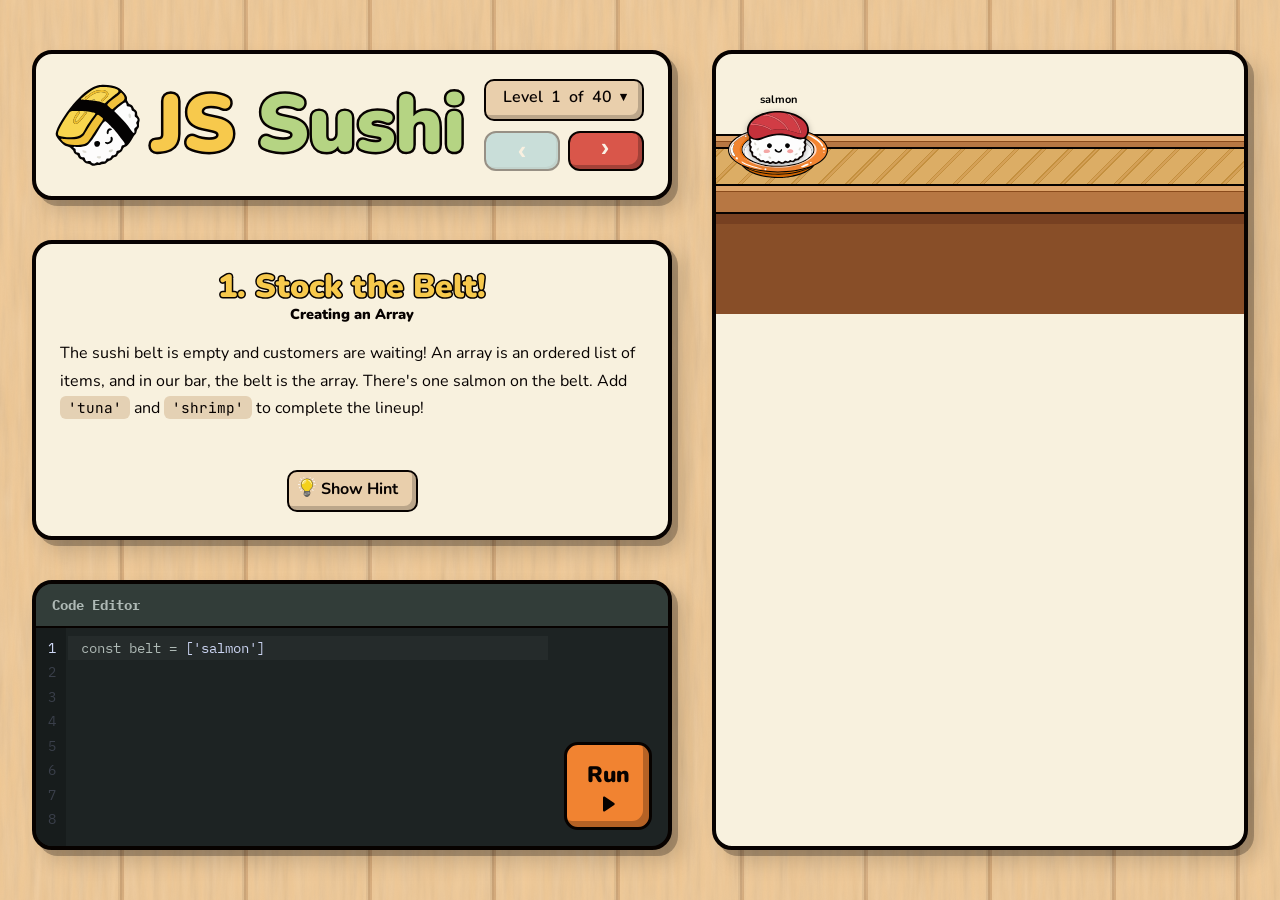
==== commit 199d7bb5: "add: sushi assets" ====
--- a/index.html
+++ b/index.html
@@ -4,6 +4,11 @@
   <meta charset="UTF-8">
   <meta name="viewport" content="width=device-width, initial-scale=1.0">
   <title>JS Sushi — Learn JavaScript Through Arrays</title>
+  <link rel="icon" type="image/x-icon" href="favicon/favicon.ico">
+  <link rel="icon" type="image/png" sizes="32x32" href="favicon/favicon-32x32.png">
+  <link rel="icon" type="image/png" sizes="16x16" href="favicon/favicon-16x16.png">
+  <link rel="apple-touch-icon" sizes="180x180" href="favicon/apple-touch-icon.png">
+  <link rel="manifest" href="favicon/site.webmanifest">
   <link rel="preconnect" href="https://fonts.googleapis.com">
   <link rel="preconnect" href="https://fonts.gstatic.com" crossorigin>
   <link href="https://fonts.googleapis.com/css2?family=IBM+Plex+Mono:wght@400;500;700&display=swap" rel="stylesheet">
@@ -96,7 +101,9 @@
       </div>
     </div>
     <div class="bento-card sushi-area">
-      Sushi Belt
+      <div class="belt-container" id="belt-display"></div>
+      <div class="belt-container second-belt hidden" id="belt-display-2"></div>
+      <div class="plate-container hidden" id="plate-display"></div>
     </div>
   </main>
 
--- a/css/style.css
+++ b/css/style.css
@@ -51,3 +51,26 @@
   from { transform: scale(0.5); opacity: 0 }
   to { transform: scale(1); opacity: 1 }
 }
+
+@media (max-width: 1200px) {
+  body {
+    background:
+      repeating-linear-gradient(
+        to right,
+        transparent 0px,
+        transparent 38px,
+        rgba(0, 0, 0, 0.06) 38px,
+        rgba(0, 0, 0, 0.06) 42px,
+        transparent 42px,
+        transparent 44px
+      ),
+      repeating-linear-gradient(
+        to right,
+        var(--wood-base) 0px,
+        var(--wood-base) 40px,
+        var(--wood-grain) 40px,
+        var(--wood-grain) 44px
+      );
+    background-color: var(--wood-base);
+  }
+}
--- a/css/belt.css
+++ b/css/belt.css
@@ -1,29 +1,183 @@
-.belt-line {
-  animation: beltScroll 2s linear infinite;
-}
-
-@keyframes beltScroll {
-  from { stroke-dashoffset: 0 }
-  to { stroke-dashoffset: -28 }
-}
-
+/* 3D Conveyor belt */
+.conveyor {
+  position: relative;
+  margin-top: 80px;
+}
+
+.conveyor-back {
+  position: absolute;
+  top: 0;
+  left: 0;
+  right: 0;
+  height: 15px;
+  background: #5C3A1E;
+  z-index: 1;
+  background: linear-gradient(
+    180deg,
+    rgba(223, 164, 106, 1) 5px,
+    rgba(138, 75, 28, 1) 5px,
+    rgba(138, 75, 28, 1) 6px,
+    rgba(183, 119, 67, 1) 6px,
+    rgba(183, 119, 67, 1) 100%
+    );
+  border-bottom: 2px solid var(--content-text);
+  border-top: 2px solid var(--content-text);
+
+}
+
+.conveyor-surface {
+  position: relative;
+  top: 8px;
+  left: 0;
+  right: 0;
+  bottom: 12px;
+  background: repeating-linear-gradient(
+    -45deg,
+    #D4A057,
+    #D4A057 2px,
+    #C4903F 2px,
+    #C4903F 3px,
+    #DCAD65 3px,
+    #DCAD65 18px,
+    #C4903F 18px,
+    #C4903F 19px
+    );
+  z-index: 0;
+  height: 50px;
+}
+
+.conveyor-front {
+  position: relative;
+  bottom: 0;
+  left: 0;
+  right: 0;
+  height: 30px;
+  background: linear-gradient(
+    180deg,
+    rgba(223, 164, 106, 1) 5px,
+    rgba(138, 75, 28, 1) 5px,
+    rgba(138, 75, 28, 1) 6px,
+    rgba(183, 119, 67, 1) 6px,
+    rgba(183, 119, 67, 1) 100%
+    );
+  z-index: 2;
+  border-bottom: 2px solid var(--content-text);
+  border-top: 2px solid var(--content-text);
+  /* box-shadow: 0 2px 4px rgba(0, 0, 0, 0.2); */
+}
+
+.conveyor-wall {
+  height: 100px;
+  background: red;
+  background: linear-gradient(
+    180deg,
+    #774021,
+    #774021 10px,
+    #884e28 10px,
+    #884e28
+    );}
+
+.belt-container {
+  position: relative;
+}
+
+/* Belt items container */
+.belt-items {
+  position: absolute;
+  z-index: 10;
+  display: flex;
+  align-items: flex-end;
+  justify-content: center;
+  gap: 4px;
+  padding: 0 12px 16px;
+  min-height: 120px;
+  top: -60px;
+}
+
+.belt-empty {
+  align-items: center;
+  justify-content: center;
+}
+
+.belt-empty-label {
+  color: #6c7086;
+  font-size: 14px;
+  font-family: sans-serif;
+}
+
+.belt-label {
+  display: none;
+  text-align: center;
+  color: black;
+  font-size: 12px;
+  margin-top: 2px;
+  position: absolute;
+  font-weight: bold;
+  top: -70px;
+  width: 100%;
+  left: 0;
+}
+
+/* Individual sushi-on-plate item */
 .sushi-item {
+  position: relative;
+  display: flex;
+  flex-direction: column;
+  align-items: center;
+  width: 100px;
+  flex-shrink: 0;
   animation: slideIn 0.4s ease calc(var(--delay)) both;
 }
 
 @keyframes slideIn {
-  from {
-    transform: translateY(-20px);
-    opacity: 0;
-  }
-  to {
-    transform: translateY(0);
-    opacity: 1;
-  }
-}
-
+from {
+  transform: translateY(-20px);
+  opacity: 0;
+}
+to {
+  transform: translateY(0);
+  opacity: 1;
+}
+}
+
+/* Plate image — full width of item */
+.sushi-plate {
+  width: 100%;
+  height: auto;
+  display: block;
+}
+
+/* Sushi piece — centered on top of plate */
 .sushi-piece {
+  position: absolute;
+  width: 62%;
+  top: -30%;
+  left: 50%;
+  transform: translateX(-50%);
   filter: drop-shadow(0 2px 3px rgba(0, 0, 0, 0.3));
+}
+
+/* Shrimp override — wider and offset for the tail */
+.sushi-item[data-sushi="shrimp"] .sushi-piece {
+  width: 66%;
+  left: 55%;
+}
+
+/* Fallback inline SVG sushi */
+.sushi-piece-fallback {
+  width: 55%;
+  top: 12%;
+}
+
+/* Label below plate */
+.sushi-label {
+  display: block;
+  text-align: center;
+  color: black;
+  font-weight: bold;
+  font-size: 11px;
+  position: absolute;
+  top: -35px;
 }
 
 /* Highlighted sushi item (extraction indicator) */
@@ -33,8 +187,23 @@
 }
 
 @keyframes glowPulse {
-  0%, 100% { filter: drop-shadow(0 0 6px #a6e3a1) drop-shadow(0 0 12px rgba(166, 227, 161, 0.3)); }
-  50% { filter: drop-shadow(0 0 12px #a6e3a1) drop-shadow(0 0 24px rgba(166, 227, 161, 0.5)); }
+0%, 100% { filter: drop-shadow(0 0 6px #a6e3a1) drop-shadow(0 0 12px rgba(166, 227, 161, 0.3)); }
+50% { filter: drop-shadow(0 0 12px #a6e3a1) drop-shadow(0 0 24px rgba(166, 227, 161, 0.5)); }
+}
+
+@keyframes popIn {
+0% {
+  transform: scale(0.3);
+  opacity: 0;
+}
+60% {
+  transform: scale(1.08);
+  opacity: 1;
+}
+100% {
+  transform: scale(1);
+  opacity: 1;
+}
 }
 
 /* Second belt (lower tier) */
@@ -51,14 +220,14 @@
 }
 
 @keyframes secondBeltReveal {
-  from {
-    opacity: 0;
-    transform: scale(0.92) translateY(-8px);
-  }
-  to {
-    opacity: 0.85;
-    transform: scale(0.92) translateY(0);
-  }
+from {
+  opacity: 0;
+  transform: scale(0.92) translateY(-8px);
+}
+to {
+  opacity: 0.85;
+  transform: scale(0.92) translateY(0);
+}
 }
 
 /* Plate container */
@@ -83,14 +252,14 @@
 }
 
 @keyframes plateSlideUp {
-  from {
-    transform: translateY(20px);
-    opacity: 0;
-  }
-  to {
-    transform: translateY(0);
-    opacity: 1;
-  }
+from {
+  transform: translateY(20px);
+  opacity: 0;
+}
+to {
+  transform: translateY(0);
+  opacity: 1;
+}
 }
 
 /* Plate sushi entrance */
@@ -104,16 +273,16 @@
 }
 
 @keyframes badgePop {
-  0% {
-    transform: scale(0.3);
-    opacity: 0;
-  }
-  60% {
-    transform: scale(1.1);
-    opacity: 1;
-  }
-  100% {
-    transform: scale(1);
-    opacity: 1;
-  }
-}
+0% {
+  transform: scale(0.3);
+  opacity: 0;
+}
+60% {
+  transform: scale(1.1);
+  opacity: 1;
+}
+100% {
+  transform: scale(1);
+  opacity: 1;
+}
+}
--- a/css/bento.css
+++ b/css/bento.css
@@ -1,6 +1,6 @@
 .bento {
   display: grid;
-  grid-template-columns: 1fr 1fr;
+  grid-template-columns: minmax(640px, 1fr) 1fr;
   grid-template-rows: auto 1fr auto;
   grid-template-areas:
     "title  sushi"
@@ -43,16 +43,41 @@
 
 .sushi-area {
   grid-area: sushi;
+  padding: 0;
+  overflow: hidden;
 }
 
-@media (max-width: 768px) {
+@media (max-width: 1200px) {
   .bento {
     grid-template-columns: 1fr;
     grid-template-rows: auto;
     grid-template-areas:
       "title"
-      "sushi"
       "info"
-      "editor";
+      "editor"
+      "sushi";
+    max-height: none;
+    padding: 10px;
+    gap: 20px;
+  }
+
+  .title-area {
+    min-height: auto;
+  }
+
+  .instructions-area {
+    min-height: auto;
+  }
+
+  .editor-area {
+    height: auto;
+  }
+
+  .bento-card {
+    padding: 16px;
+  }
+
+  .sushi-area {
+    padding: 0;
   }
 }
--- a/css/title.css
+++ b/css/title.css
@@ -45,6 +45,22 @@
   align-items: center;
   gap: 10px;
   position: relative;
+}
+
+@media (max-width: 1200px) {
+  .title-area {
+    grid-template-columns: 1fr;
+    grid-template-rows: auto auto;
+    justify-items: center;
+    gap: 12px;
+    height: auto;
+  }
+
+  .title-right {
+    flex-direction: row;
+    width: 300px;
+    justify-content: center;
+  }
 }
 
 /* Level dropdown */
@@ -161,16 +177,16 @@
   box-shadow: inset -1px -1px 0 rgba(0, 0, 0, 0.1);
 }
 
+.level-dot.completed {
+  background: var(--green);
+  color: var(--content-text);
+  box-shadow: inset -3px -3px 0 rgba(0, 0, 0, 0.15);
+}
+
 .level-dot.active {
   background: var(--orange);
   color: var(--white);
   box-shadow: inset -3px -3px 0 rgba(0, 0, 0, 0.2);
-}
-
-.level-dot.completed {
-  background: var(--green);
-  color: var(--content-text);
-  box-shadow: inset -3px -3px 0 rgba(0, 0, 0, 0.15);
 }
 
 /* Nav arrows */
--- a/css/instructions.css
+++ b/css/instructions.css
@@ -73,6 +73,17 @@
   padding: 8px 13px 8px 13px;
 }
 
+.hint-btn.next-lesson-btn {
+  background: var(--green);
+  padding: 8px 18px 10px 18px;
+  font-size: 1.05rem;
+}
+
+.hint-btn.next-lesson-btn:active {
+  box-shadow: inset -2px -2px 0 rgba(0, 0, 0, 0.12);
+  padding: 10px 16px 10px 20px;
+}
+
 .hint-icon {
   width: 20px;
   height: 20px;
--- a/css/editor-area.css
+++ b/css/editor-area.css
@@ -122,6 +122,45 @@
 
 #editor-container {
   overflow: hidden;
+  position: relative;
+}
+
+.editor-toast {
+  position: absolute;
+  bottom: 12px;
+  left: 50%;
+  transform: translateX(-50%);
+  max-width: 80%;
+  padding: 8px 16px;
+  border: 2px solid var(--content-text);
+  border-radius: 10px;
+  font-family: 'Nunito', sans-serif;
+  font-size: 0.8rem;
+  font-weight: 700;
+  text-align: center;
+  color: var(--content-text);
+  z-index: 10;
+  animation: toast-in 0.2s ease-out;
+}
+
+.editor-toast.success {
+  background: var(--green);
+}
+
+.editor-toast.error {
+  background: var(--red);
+  color: var(--white);
+}
+
+@keyframes toast-in {
+  from {
+    opacity: 0;
+    transform: translateX(-50%) translateY(8px);
+  }
+  to {
+    opacity: 1;
+    transform: translateX(-50%) translateY(0);
+  }
 }
 
 .editor-run {
@@ -162,3 +201,24 @@
   box-shadow: inset -3px -3px 0 rgba(0, 0, 0, 0.15);
   padding: 3px 0 0 3px;
 }
+
+@media (max-width: 1200px) {
+  .editor-content {
+    grid-template-columns: 1fr;
+  }
+
+  .editor-run {
+    display: flex;
+    justify-content: center;
+    padding: 12px;
+  }
+
+  .run-btn {
+    position: static;
+    width: 100%;
+    height: 48px;
+    flex-direction: row;
+    border-radius: 12px;
+    font-size: 1.1rem;
+  }
+}
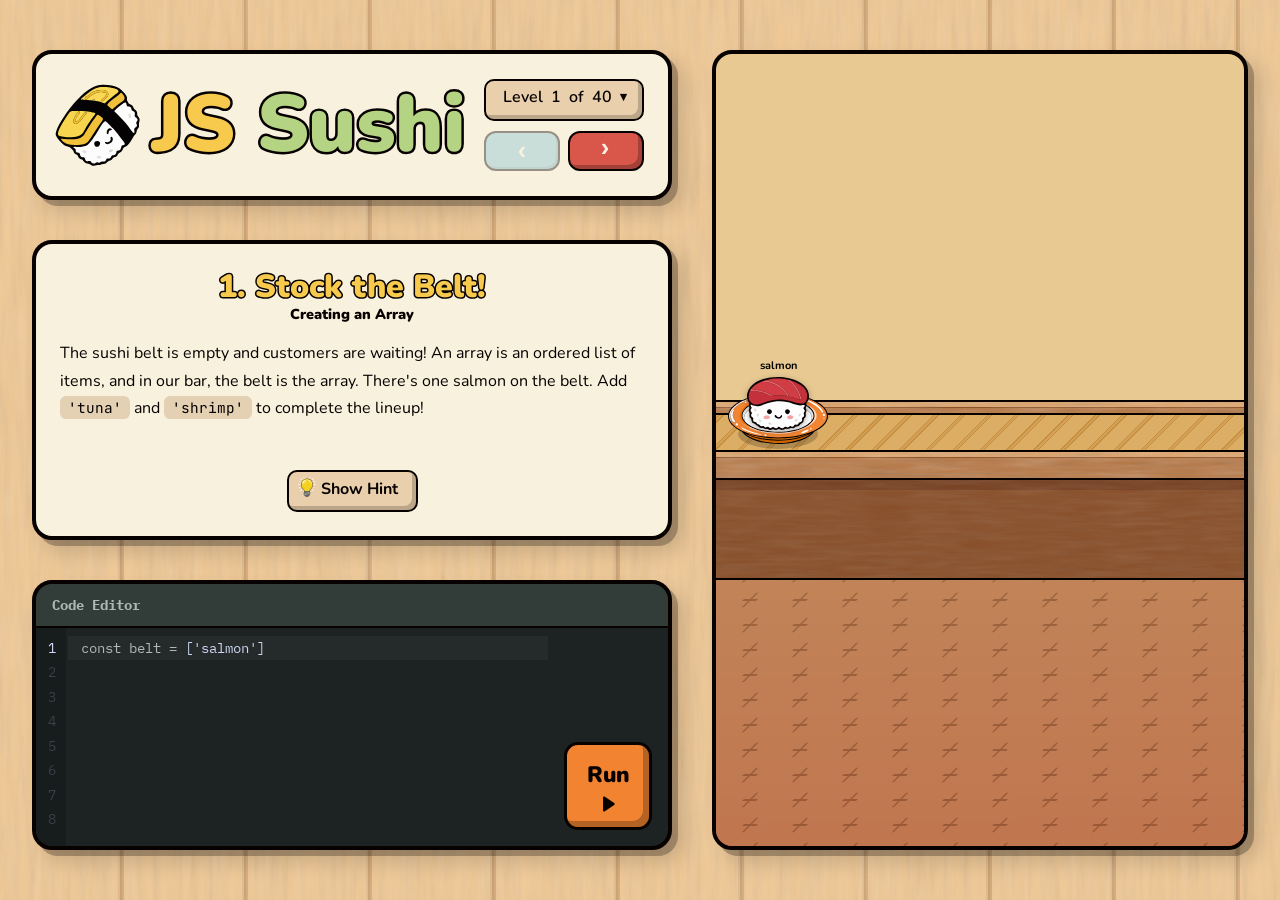
==== commit e81b1541: "add: minor mobile fixes" ====
--- a/index.html
+++ b/index.html
@@ -104,6 +104,7 @@
       <div class="belt-container" id="belt-display"></div>
       <div class="belt-container second-belt hidden" id="belt-display-2"></div>
       <div class="plate-container hidden" id="plate-display"></div>
+      <div class="table-wall hidden"></div>
     </div>
   </main>
 
--- a/css/belt.css
+++ b/css/belt.css
@@ -68,17 +68,48 @@
 
 .conveyor-wall {
   height: 100px;
-  background: red;
   background: linear-gradient(
     180deg,
     #774021,
     #774021 10px,
     #884e28 10px,
     #884e28
-    );}
+    );
+  position: relative;
+  border-bottom: 2px solid black;
+}
+
+/* Wood grain texture on conveyor pieces */
+.conveyor-wall::before {
+  opacity: 0.15;
+}
+
+.conveyor-front::before,
+.conveyor-back::before {
+  opacity: 0.30;
+}
+
+.conveyor-wall::before,
+.conveyor-front::before,
+.conveyor-back::before {
+  content: '';
+  position: absolute;
+  top: 0;
+  inset: 0;
+  filter: url(#wood-grain);
+  background: var(--wood-grain, #a0764a);
+  pointer-events: none;
+}
+
+.conveyor-wall,
+.conveyor-front,
+.conveyor-back {
+  overflow: hidden;
+}
 
 .belt-container {
   position: relative;
+  z-index: 1;
 }
 
 /* Belt items container */
@@ -100,6 +131,7 @@
 }
 
 .belt-empty-label {
+  display: none;
   color: #6c7086;
   font-size: 14px;
   font-family: sans-serif;
@@ -127,6 +159,24 @@
   width: 100px;
   flex-shrink: 0;
   animation: slideIn 0.4s ease calc(var(--delay)) both;
+}
+
+/* shadow for the item */
+.sushi-item::after {
+  content: '';
+  position: absolute;
+  width: 80%;
+  height: 30px;
+  background: black;
+  opacity: 0.2;
+  bottom: -5px;
+  z-index: -1;
+  border-radius: 100%;
+}
+
+.second-belt {
+  margin-top: -160px;
+  z-index: 10;
 }
 
 @keyframes slideIn {
@@ -207,37 +257,90 @@
 }
 
 /* Second belt (lower tier) */
-.second-belt {
-  opacity: 0.85;
-  transform: scale(0.92);
-  transform-origin: center top;
-  border-color: var(--overlay) !important;
-}
-
 .second-belt.belt-success {
-  border-color: var(--green) !important;
   animation: secondBeltReveal 0.4s ease both;
 }
 
 @keyframes secondBeltReveal {
 from {
   opacity: 0;
-  transform: scale(0.92) translateY(-8px);
+  transform: translateY(-8px);
 }
 to {
-  opacity: 0.85;
-  transform: scale(0.92) translateY(0);
-}
-}
-
-/* Plate container */
+  opacity: 1;
+  transform: translateY(0);
+}
+}
+
+/* Plate container — wooden table surface */
 .plate-container {
+  position: relative;
+  z-index: 20;
   display: flex;
   justify-content: center;
-  align-items: center;
+  align-items: flex-end;
   gap: 16px;
-}
-
+  background: #B77743;
+  overflow: visible;
+  height: 100px;
+  margin-top: -80px;
+  background: linear-gradient(
+    180deg,
+    rgba(223, 164, 106, 1),
+    rgba(223, 164, 106, 1) 70px,
+    rgba(138, 75, 28, 1) 70px,
+    rgba(138, 75, 28, 1) 71px,
+    rgba(183, 119, 67, 1) 71px,
+    rgba(183, 119, 67, 1) 100px
+    );
+  border-bottom: 2px solid var(--content-text);
+  border-top: 2px solid var(--content-text);
+}
+
+/* Wood grain texture on table top */
+.plate-container::before {
+  content: '';
+  position: absolute;
+  inset: 0;
+  filter: url(#wood-grain);
+  background: var(--wood-grain, #a0764a);
+  opacity: 0.15;
+  pointer-events: none;
+}
+
+
+/* Table wall — depth below plate container */
+.table-wall {
+  position: relative;
+  z-index: 19;
+  height: 70px;
+  background: linear-gradient(
+    180deg,
+    #774021,
+    #774021 10px,
+    #884e28 10px,
+    #884e28
+    );
+  position: relative;
+  overflow: hidden;
+  border: 2px solid black;
+}
+
+.table-wall::before {
+  content: '';
+  position: absolute;
+  inset: 0;
+  filter: url(#wood-grain);
+  background: var(--wood-grain, #a0764a);
+  opacity: 0.15;
+  pointer-events: none;
+}
+
+.table-wall.hidden {
+  display: none;
+}
+
+/* Plate items */
 .plate-item {
   animation: plateSlideUp 0.4s ease calc(var(--plate-delay, 0s)) both;
 }
@@ -246,9 +349,98 @@
   display: none;
 }
 
-.plate-svg {
-  width: 180px;
+/* Plate item inner wrapper */
+.plate-item-inner {
+  position: relative;
+  display: flex;
+  flex-direction: column;
+  align-items: center;
+  margin-top: -125px;
+  container-type: inline-size;
+  width: 60px;
+}
+
+/* Shadow under plate items */
+.plate-item-inner::after {
+  content: '';
+  position: absolute;
+  width: 80%;
+  height: 35px;
+  background: black;
+  opacity: 0.2;
+  bottom: 8px;
+  z-index: -1;
+  border-radius: 100%;
+}
+
+/* White plate image on table */
+.table-plate-img {
+  width: 140px;
   height: auto;
+  display: block;
+}
+
+/* Sushi piece on top of white plate */
+.table-sushi-piece {
+  position: absolute;
+  width: 130%;
+  top: -20%;
+  left: -10%;
+  filter: drop-shadow(0 2px 3px rgba(0, 0, 0, 0.3));
+}
+
+.table-sushi-piece[src="svg/sushi/shrimp.svg"] {
+  width: 140%;
+}
+
+/* Receipt/paper image on table */
+.table-receipt-img {
+  width: 80px;
+  height: auto;
+  display: block;
+}
+
+/* Value text on receipt */
+.table-value-text {
+  position: absolute;
+  top: 30px;
+  transform: translate(-50%, -50%);
+  font-weight: bold;
+  font-family: sans-serif;
+  color: #1e1e2e;
+  text-align: center;
+  max-width: 70px;
+  overflow-wrap: break-word;
+}
+
+.table-value-text.single {
+  font-size: 3em;
+}
+
+.table-value-text.long {
+  font-size: 1em;
+}
+
+/* Question mark overlay for empty plates */
+.table-question-mark {
+  position: absolute;
+  top: 35%;
+  left: 50%;
+  transform: translate(-50%, -50%);
+  font-size: 28px;
+  font-family: sans-serif;
+  color: #6c7086;
+}
+
+/* Label below plate items */
+.table-plate-label {
+  display: block;
+  text-align: center;
+  color: black;
+  font-weight: bold;
+  font-size: 11px;
+  font-family: sans-serif;
+  margin-top: 4px;
 }
 
 @keyframes plateSlideUp {
--- a/css/bento.css
+++ b/css/bento.css
@@ -42,9 +42,40 @@
 }
 
 .sushi-area {
+  position: relative;
   grid-area: sushi;
   padding: 0;
   overflow: hidden;
+  display: flex;
+  justify-content: center;
+  align-items: center;
+  flex-direction: column;
+
+  background: linear-gradient(
+    180deg,
+    #e8c992 50%,
+    #db654b
+  )
+}
+
+.sushi-area::after {
+  content: '';
+  opacity: 0.8;
+  background-color: #e8c992;
+
+opacity: 0.8;
+background: radial-gradient(circle, transparent 20%, #ba7b50 20%, #ba7b50 80%, transparent 80%, transparent), radial-gradient(circle, transparent 20%, #ba7b50 20%, #ba7b50 80%, transparent 80%, transparent) 25px 25px, linear-gradient(#8b5531 2px, transparent 2px) 0 -1px, linear-gradient(90deg, #8b5531 2px, #ba7b50 2px) -1px 0;
+background-size: 50px 50px, 50px 50px, 25px 25px, 25px 25px;
+  background-repeat: repeat;
+  bottom: 0;
+  width: 200%;
+  position: absolute;
+  height: 50%;
+  transform: skewX(-45deg);
+}
+
+.sushi-area > div {
+  width: 100%;
 }
 
 @media (max-width: 1200px) {
@@ -67,6 +98,7 @@
 
   .instructions-area {
     min-height: auto;
+    height: auto;
   }
 
   .editor-area {
